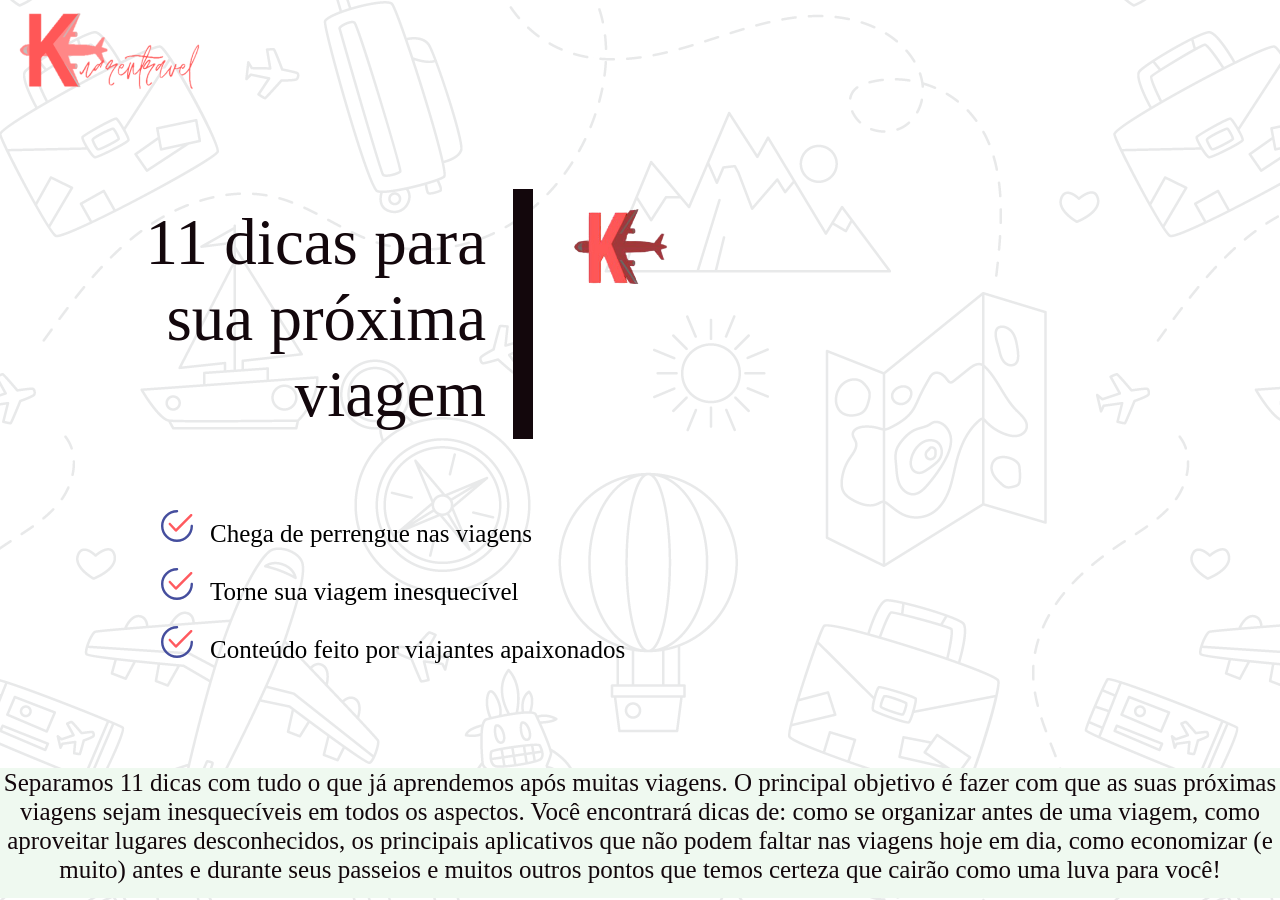
==== index.html @ b8350cfd "Final adjustments on main page. Finishing responsiveness" ====
<!DOCTYPE html>
<html lang="pt">

<head>
  <meta charset="UTF-8">
  <meta name="viewport" content="width=device-width, initial-scale=1.0">
  <title>Saudade de viajar né, minha filha?</title>
  <link rel="stylesheet" href="style.css">
</head>

<body>

  <main class="container">
    <form method="POST" action="https://smtl.gama.academy/leads/bfeee312-b7e1-11ea-8228-89cff86db9a0">
      <h1>Faça o download, é gratuito!</h1>
      <h2>Basta preencher o formulário abaixo com seus dados</h2>
      <input name="name" class="data" type="text" pattern="^\D{2,}\s[\D\s]{2,}$" placeholder="Nome completo" required />
      <input name="email" class="data" type="email" placeholder="nome@exemplo.com" required />
      <input name="age" class ="data" type="number" placeholder="Idade" required />
      <input name="redirectTo" type="hidden" value="https://gama.academy" />
      <input name="debugMode" type="hidden" value="true" />
      <input type="submit" class="submitButton" value="Eu quero receber o Ebook" />
    </form>
  </main>

  <div class="mainLogo"></div>

  <section class="company">
    
    <div class="message">
      11 dicas para sua próxima viagem
    </div>

    <div class="line"></div>
    <div class="logo"></div>

</section>

    <ul>
      <li>Chega de perrengue nas viagens</li>
      <li>Torne sua viagem inesquecível</li>
      <li>Conteúdo feito por viajantes apaixonados</li>
    </ul>


<section class="footer">
  Separamos 11 dicas com tudo o que já aprendemos após muitas viagens. O principal objetivo é fazer com que as suas próximas viagens sejam inesquecíveis em todos os aspectos. Você encontrará dicas de: como se organizar antes de uma viagem, como aproveitar lugares desconhecidos, os principais aplicativos que não podem faltar nas viagens hoje em dia, como economizar (e muito) antes e durante seus passeios e muitos outros pontos que temos certeza que cairão como uma luva para você!</section>

</body>

</html>
---- style.css ----
* {
    margin: 0;
    padding: 0;
    box-sizing: border-box;
}

:root {
    --primary-color: #454E9E
}

body {
    text-align: center;
    position: absolute;
    width: 1366px;
    height: 768px;
    left: 0px;
    top: 0px;

    background: url(/imgs/background2.svg);
}

.mainLogo {
    position: relative;
    width: 230px;
    height: 184px;
    left: -3px;
    top: -11px;
    background-image: url(/imgs/logo2.png);

}
.company {
    display: flex;
    position: relative;
    top: 10px;
}

.message {
    position: absolute;
    width: 390px;
    height: 270px;
    left: 96px;
    top: 10px;

    font-family: Roboto;
    font-style: normal;
    font-weight: normal;
    font-size: 65px;
    line-height: 76px;
    text-align: right;

    color: #13070C;

}

.line {
    position: absolute;
    width: 250px;
    height: 0px;
    left: 398px;
    top: 110px;
    background-image: url(/imgs/line1.svg);
    transform: rotate(90deg);
    border: 10px solid #13070C;
}

.company .logo {
    position: absolute;
    width: 283px;
    height: 218px;
    left: 570px;
    top: 10px;
    background-image: url(/imgs/logo.svg);
    background-repeat: no-repeat;
}


ul {
    display: block;
    position: absolute;
    width: 515px;
    height: 157px;
    top: 500px;
    left: 200px;
    list-style-image: url(/imgs/tick3.svg);
    text-align: start;
    font-family: Roboto;
    font-style: normal;
    font-weight: normal;
    font-size: 25px;
    line-height: 29px;
}

li {
    padding: 10px;
}

.container form {
    display: table;
    text-align: center;
    flex-direction: column;
    align-items: center;
    width: 381px;
    height: 583px;
    background-image: url(/imgs/MaskGroup.svg);
    background-repeat: no-repeat;
    position: absolute;
    left: 1300px;
    top: 100px;
    border-radius: 10px;
    padding: 40px 20px;
    box-sizing: border-box;
}

.container .data {
    width: 80%;
    background: white;
    border: 1px solid #000;
    border-radius: 3px;
    padding: 6px 20px;
    box-sizing: border-box;
    margin-top: 10px;
    margin-bottom: 20px;
    padding: 20px;

    
}


.submitButton {
    display: table-cell;
    vertical-align: bottom;
    width: 249px;
    height: 81px;
    left: 951px;
    top: 492px;
    border-style: none;
    background: #FF5A5F;
    border-radius: 50px;
    margin-top: 0px;

    font-family: Roboto;
    font-style: normal;
    font-weight: normal;
    font-size: 18px;
    line-height: 21px;
    text-align: center;

    cursor: pointer;
}

.container h1 {
    color:white;
    margin-bottom: 10px;
    font-family: Roboto;
    font-style: normal;
    font-weight: bold;
    font-size: 32px;
    line-height: 37px;
    text-align: center;
}

.container h2 {

    font-family: Roboto;
    font-style: normal;
    font-weight: bold;
    font-size: 20px;
    line-height: 28px;
    text-align: center;

    margin-bottom: 20px;
    color: #EFF9F0;
}

.footer {
    position: absolute;
    width: 100vw;
    height: 130px;
    top: 100%;
    
    background: #EFF9F0;

    font-family: Roboto;
    font-style: normal;
    font-weight: normal;
    font-size: 25px;
    line-height: 29px;
    text-align: center;
    vertical-align: middle;

    color: #13070C;
}


/* ----------Responsive design---------- */


@media (max-width: 420px) {

    body {
        width: 100vw;
    }
    .company {
        display: flex;
        position: absolute;
        margin-top: 10px;
        margin-left: 17px;
        height: 500px;
    }

    .company .logo {
        position: absolute;
        max-width: 100vw;
        height: 264px;
        left: 145px;
        top: 10px;
        background-image: url(/imgs/logoSmall.svg);
        background-repeat: no-repeat;
    }

    .message {
        position: absolute;
        width: 80vw;
        height: 68px;
        left: 24px;
        top: 108px;
        margin-top: 10px;
        
        font-family: Roboto;
        font-style: normal;
        font-weight: normal;
        font-size: 30px;
        line-height: 35px;
        text-align: center;
        
        color: #13070C;
    
    }

    .container form {
        display: table;
        text-align: center;
        flex-direction: column;
        align-items: center;
        background-image: url(/imgs/MaskGroup.svg);
        border-radius: 40px;
        padding: 30px 10px;
        box-sizing: border-box;
        margin-top: 30px;

        position: absolute;
        width: 283px;
        height: 341px;
        left: 65px;
        top: 191px;

    }

    body {
        background: #EFF9F0;
    }

    .line {
        display: none;
    }

    .submitButton {
        top: 300px;
    }

    .footer {
        margin-top: 50px;
        width: 80vw;
        text-align: center;
        left: 40px;
    }

    ul {
        display: none;
    }

    .mainLogo {
        display: none;
    }

}
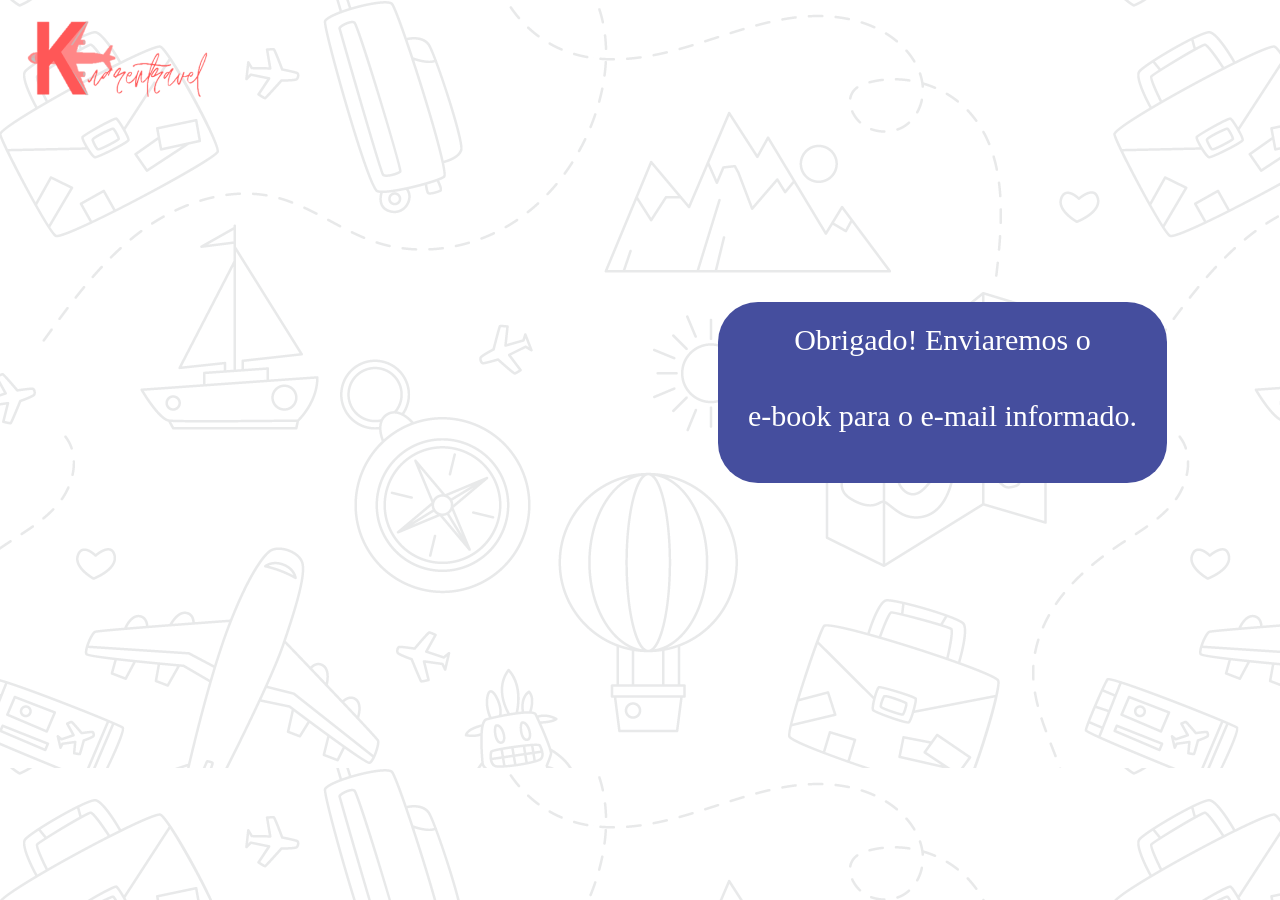
==== commit 107de57c: "Reorganizing folders" ====
--- a/index.html
+++ b/index.html
@@ -1,51 +1,17 @@
 <!DOCTYPE html>
-<html lang="pt">
+<html lang="en">
+<head>
+    <meta charset="UTF-8">
+    <meta name="viewport" content="width=device-width, initial-scale=1.0">
+    <link rel="stylesheet" href="style.css">
 
-<head>
-  <meta charset="UTF-8">
-  <meta name="viewport" content="width=device-width, initial-scale=1.0">
-  <title>Saudade de viajar né, minha filha?</title>
-  <link rel="stylesheet" href="style.css">
+    <title>Document</title>
 </head>
-
 <body>
 
-  <main class="container">
-    <form method="POST" action="https://smtl.gama.academy/leads/bfeee312-b7e1-11ea-8228-89cff86db9a0">
-      <h1>Faça o download, é gratuito!</h1>
-      <h2>Basta preencher o formulário abaixo com seus dados</h2>
-      <input name="name" class="data" type="text" pattern="^\D{2,}\s[\D\s]{2,}$" placeholder="Nome completo" required />
-      <input name="email" class="data" type="email" placeholder="nome@exemplo.com" required />
-      <input name="age" class ="data" type="number" placeholder="Idade" required />
-      <input name="redirectTo" type="hidden" value="https://gama.academy" />
-      <input name="debugMode" type="hidden" value="true" />
-      <input type="submit" class="submitButton" value="Eu quero receber o Ebook" />
-    </form>
-  </main>
+    <div class="mainLogo"></div>
 
-  <div class="mainLogo"></div>
-
-  <section class="company">
-    
-    <div class="message">
-      11 dicas para sua próxima viagem
-    </div>
-
-    <div class="line"></div>
-    <div class="logo"></div>
-
-</section>
-
-    <ul>
-      <li>Chega de perrengue nas viagens</li>
-      <li>Torne sua viagem inesquecível</li>
-      <li>Conteúdo feito por viajantes apaixonados</li>
-    </ul>
-
-
-<section class="footer">
-  Separamos 11 dicas com tudo o que já aprendemos após muitas viagens. O principal objetivo é fazer com que as suas próximas viagens sejam inesquecíveis em todos os aspectos. Você encontrará dicas de: como se organizar antes de uma viagem, como aproveitar lugares desconhecidos, os principais aplicativos que não podem faltar nas viagens hoje em dia, como economizar (e muito) antes e durante seus passeios e muitos outros pontos que temos certeza que cairão como uma luva para você!</section>
+    <div class="message">Obrigado! Enviaremos o<br> e-book para o e-mail informado.</div>
 
 </body>
-
 </html>
--- a/style.css
+++ b/style.css
@@ -1,22 +1,7 @@
-* {
-    margin: 0;
-    padding: 0;
-    box-sizing: border-box;
-}
-
-:root {
-    --primary-color: #454E9E
-}
-
 body {
-    text-align: center;
-    position: absolute;
-    width: 1366px;
+    width: 100vw;
     height: 768px;
-    left: 0px;
-    top: 0px;
-
-    background: url(/imgs/background2.svg);
+    background-image: url(/imgs/background.svg);
 }
 
 .mainLogo {
@@ -28,259 +13,25 @@
     background-image: url(/imgs/logo2.png);
 
 }
-.company {
-    display: flex;
-    position: relative;
-    top: 10px;
-}
 
 .message {
-    position: absolute;
-    width: 390px;
-    height: 270px;
-    left: 96px;
-    top: 10px;
+    text-align: center;
+    position: relative;
+    background-color: #454E9E;
+    color: white;
+    vertical-align: middle;
+    
+    width: 449px;
+    height: 181px;
+    left: 710px;
+    top: 110px;
 
     font-family: Roboto;
     font-style: normal;
     font-weight: normal;
-    font-size: 65px;
+    font-size: 30px;
     line-height: 76px;
-    text-align: right;
-
-    color: #13070C;
-
-}
-
-.line {
-    position: absolute;
-    width: 250px;
-    height: 0px;
-    left: 398px;
-    top: 110px;
-    background-image: url(/imgs/line1.svg);
-    transform: rotate(90deg);
-    border: 10px solid #13070C;
-}
-
-.company .logo {
-    position: absolute;
-    width: 283px;
-    height: 218px;
-    left: 570px;
-    top: 10px;
-    background-image: url(/imgs/logo.svg);
-    background-repeat: no-repeat;
-}
 
 
-ul {
-    display: block;
-    position: absolute;
-    width: 515px;
-    height: 157px;
-    top: 500px;
-    left: 200px;
-    list-style-image: url(/imgs/tick3.svg);
-    text-align: start;
-    font-family: Roboto;
-    font-style: normal;
-    font-weight: normal;
-    font-size: 25px;
-    line-height: 29px;
+    border-radius: 40px;
 }
-
-li {
-    padding: 10px;
-}
-
-.container form {
-    display: table;
-    text-align: center;
-    flex-direction: column;
-    align-items: center;
-    width: 381px;
-    height: 583px;
-    background-image: url(/imgs/MaskGroup.svg);
-    background-repeat: no-repeat;
-    position: absolute;
-    left: 1300px;
-    top: 100px;
-    border-radius: 10px;
-    padding: 40px 20px;
-    box-sizing: border-box;
-}
-
-.container .data {
-    width: 80%;
-    background: white;
-    border: 1px solid #000;
-    border-radius: 3px;
-    padding: 6px 20px;
-    box-sizing: border-box;
-    margin-top: 10px;
-    margin-bottom: 20px;
-    padding: 20px;
-
-    
-}
-
-
-.submitButton {
-    display: table-cell;
-    vertical-align: bottom;
-    width: 249px;
-    height: 81px;
-    left: 951px;
-    top: 492px;
-    border-style: none;
-    background: #FF5A5F;
-    border-radius: 50px;
-    margin-top: 0px;
-
-    font-family: Roboto;
-    font-style: normal;
-    font-weight: normal;
-    font-size: 18px;
-    line-height: 21px;
-    text-align: center;
-
-    cursor: pointer;
-}
-
-.container h1 {
-    color:white;
-    margin-bottom: 10px;
-    font-family: Roboto;
-    font-style: normal;
-    font-weight: bold;
-    font-size: 32px;
-    line-height: 37px;
-    text-align: center;
-}
-
-.container h2 {
-
-    font-family: Roboto;
-    font-style: normal;
-    font-weight: bold;
-    font-size: 20px;
-    line-height: 28px;
-    text-align: center;
-
-    margin-bottom: 20px;
-    color: #EFF9F0;
-}
-
-.footer {
-    position: absolute;
-    width: 100vw;
-    height: 130px;
-    top: 100%;
-    
-    background: #EFF9F0;
-
-    font-family: Roboto;
-    font-style: normal;
-    font-weight: normal;
-    font-size: 25px;
-    line-height: 29px;
-    text-align: center;
-    vertical-align: middle;
-
-    color: #13070C;
-}
-
-
-/* ----------Responsive design---------- */
-
-
-@media (max-width: 420px) {
-
-    body {
-        width: 100vw;
-    }
-    .company {
-        display: flex;
-        position: absolute;
-        margin-top: 10px;
-        margin-left: 17px;
-        height: 500px;
-    }
-
-    .company .logo {
-        position: absolute;
-        max-width: 100vw;
-        height: 264px;
-        left: 145px;
-        top: 10px;
-        background-image: url(/imgs/logoSmall.svg);
-        background-repeat: no-repeat;
-    }
-
-    .message {
-        position: absolute;
-        width: 80vw;
-        height: 68px;
-        left: 24px;
-        top: 108px;
-        margin-top: 10px;
-        
-        font-family: Roboto;
-        font-style: normal;
-        font-weight: normal;
-        font-size: 30px;
-        line-height: 35px;
-        text-align: center;
-        
-        color: #13070C;
-    
-    }
-
-    .container form {
-        display: table;
-        text-align: center;
-        flex-direction: column;
-        align-items: center;
-        background-image: url(/imgs/MaskGroup.svg);
-        border-radius: 40px;
-        padding: 30px 10px;
-        box-sizing: border-box;
-        margin-top: 30px;
-
-        position: absolute;
-        width: 283px;
-        height: 341px;
-        left: 65px;
-        top: 191px;
-
-    }
-
-    body {
-        background: #EFF9F0;
-    }
-
-    .line {
-        display: none;
-    }
-
-    .submitButton {
-        top: 300px;
-    }
-
-    .footer {
-        margin-top: 50px;
-        width: 80vw;
-        text-align: center;
-        left: 40px;
-    }
-
-    ul {
-        display: none;
-    }
-
-    .mainLogo {
-        display: none;
-    }
-
-}
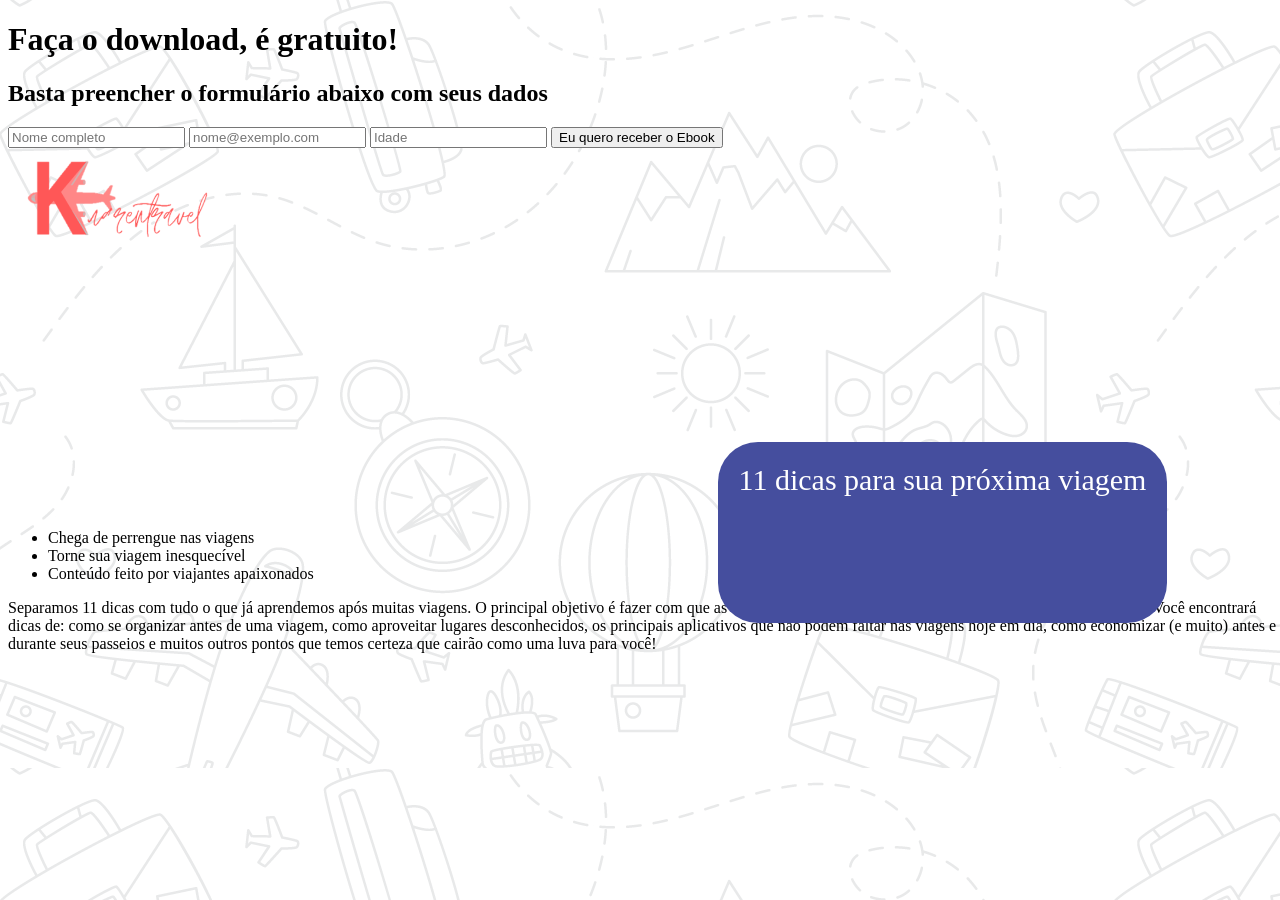
==== commit e1da202c: "Update index.html Corrected redirect page." ====
--- a/index.html
+++ b/index.html
@@ -1,17 +1,51 @@
 <!DOCTYPE html>
-<html lang="en">
+<html lang="pt">
+
 <head>
-    <meta charset="UTF-8">
-    <meta name="viewport" content="width=device-width, initial-scale=1.0">
-    <link rel="stylesheet" href="style.css">
+  <meta charset="UTF-8">
+  <meta name="viewport" content="width=device-width, initial-scale=1.0">
+  <title>Saudade de viajar né, minha filha?</title>
+  <link rel="stylesheet" href="style.css">
+</head>
 
-    <title>Document</title>
-</head>
 <body>
 
-    <div class="mainLogo"></div>
+  <main class="container">
+    <form method="POST" action="https://smtl.gama.academy/leads/bfeee312-b7e1-11ea-8228-89cff86db9a0">
+      <h1>Faça o download, é gratuito!</h1>
+      <h2>Basta preencher o formulário abaixo com seus dados</h2>
+      <input name="name" class="data" type="text" pattern="^\D{2,}\s[\D\s]{2,}$" placeholder="Nome completo" required />
+      <input name="email" class="data" type="email" placeholder="nome@exemplo.com" required />
+      <input name="age" class ="data" type="number" placeholder="Idade" required />
+      <input name="redirectTo" type="hidden" value="https://kuarentravel-thankyou.netlify.app/" />
+      <input name="debugMode" type="hidden" value="true" />
+      <input type="submit" class="submitButton" value="Eu quero receber o Ebook" />
+    </form>
+  </main>
 
-    <div class="message">Obrigado! Enviaremos o<br> e-book para o e-mail informado.</div>
+  <div class="mainLogo"></div>
+
+  <section class="company">
+    
+    <div class="message">
+      11 dicas para sua próxima viagem
+    </div>
+
+    <div class="line"></div>
+    <div class="logo"></div>
+
+</section>
+
+    <ul>
+      <li>Chega de perrengue nas viagens</li>
+      <li>Torne sua viagem inesquecível</li>
+      <li>Conteúdo feito por viajantes apaixonados</li>
+    </ul>
+
+
+<section class="footer">
+  Separamos 11 dicas com tudo o que já aprendemos após muitas viagens. O principal objetivo é fazer com que as suas próximas viagens sejam inesquecíveis em todos os aspectos. Você encontrará dicas de: como se organizar antes de uma viagem, como aproveitar lugares desconhecidos, os principais aplicativos que não podem faltar nas viagens hoje em dia, como economizar (e muito) antes e durante seus passeios e muitos outros pontos que temos certeza que cairão como uma luva para você!</section>
 
 </body>
-</html>+
+</html>
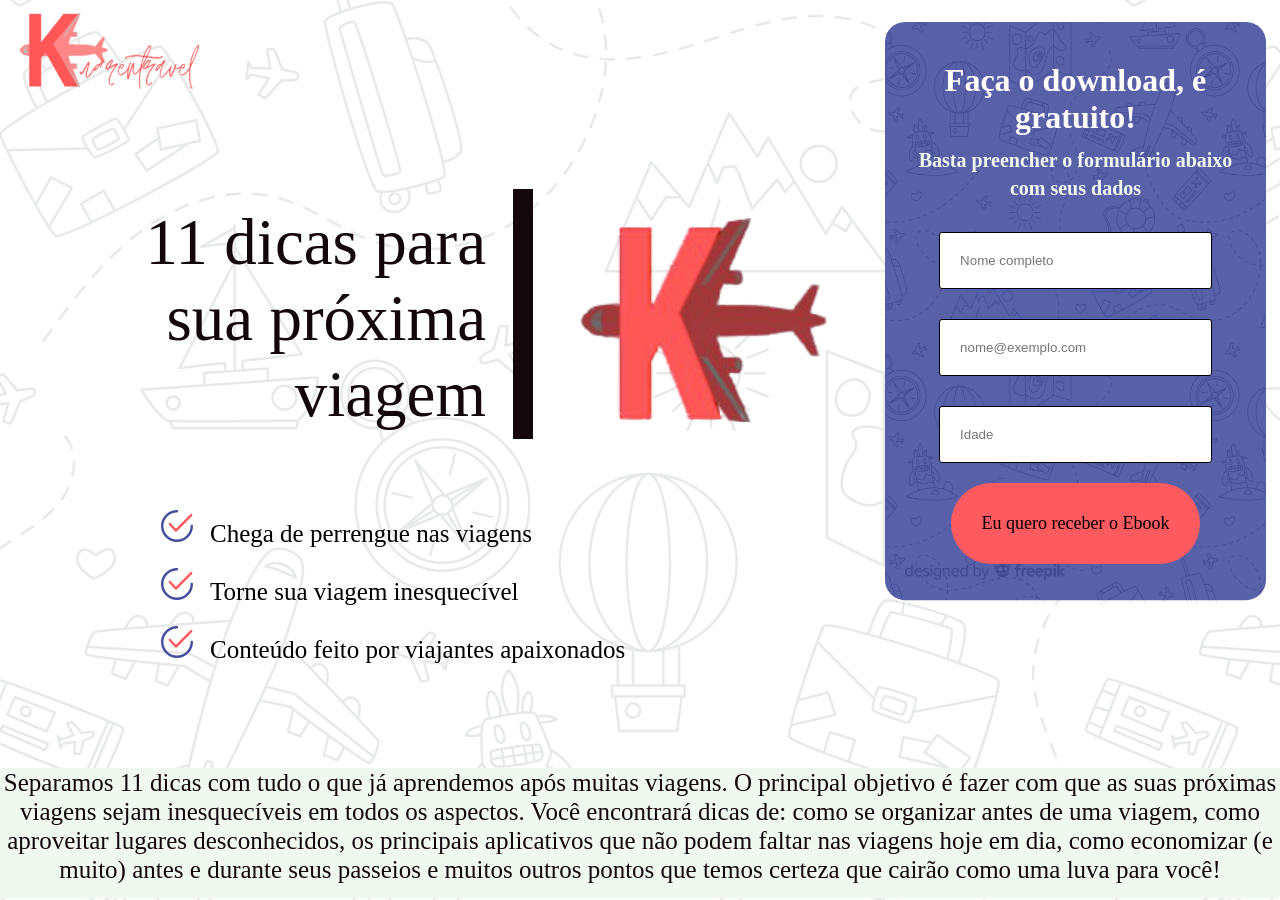
==== commit ea0043cc: "Update index.html" ====
--- a/index.html
+++ b/index.html
@@ -2,6 +2,19 @@
 <html lang="pt">
 
 <head>
+  
+  <!-- Hotjar Tracking Code for https://kuarentravel-ebook.netlify.app/ -->
+<script>
+    (function(h,o,t,j,a,r){
+        h.hj=h.hj||function(){(h.hj.q=h.hj.q||[]).push(arguments)};
+        h._hjSettings={hjid:1884436,hjsv:6};
+        a=o.getElementsByTagName('head')[0];
+        r=o.createElement('script');r.async=1;
+        r.src=t+h._hjSettings.hjid+j+h._hjSettings.hjsv;
+        a.appendChild(r);
+    })(window,document,'https://static.hotjar.com/c/hotjar-','.js?sv=');
+</script>
+  
   <meta charset="UTF-8">
   <meta name="viewport" content="width=device-width, initial-scale=1.0">
   <title>Saudade de viajar né, minha filha?</title>
--- a/style.css
+++ b/style.css
@@ -1,7 +1,22 @@
+* {
+    margin: 0;
+    padding: 0;
+    box-sizing: border-box;
+}
+
+:root {
+    --primary-color: #454E9E
+}
+
 body {
-    width: 100vw;
+    text-align: center;
+    position: absolute;
+    width: 1366px;
     height: 768px;
-    background-image: url(/imgs/background.svg);
+    left: 0px;
+    top: 0px;
+
+    background: url(/imgs/background2.svg);
 }
 
 .mainLogo {
@@ -13,25 +28,259 @@
     background-image: url(/imgs/logo2.png);
 
 }
+.company {
+    display: flex;
+    position: relative;
+    top: 10px;
+}
 
 .message {
-    text-align: center;
-    position: relative;
-    background-color: #454E9E;
-    color: white;
+    position: absolute;
+    width: 390px;
+    height: 270px;
+    left: 96px;
+    top: 10px;
+
+    font-family: Roboto;
+    font-style: normal;
+    font-weight: normal;
+    font-size: 65px;
+    line-height: 76px;
+    text-align: right;
+
+    color: #13070C;
+
+}
+
+.line {
+    position: absolute;
+    width: 250px;
+    height: 0px;
+    left: 398px;
+    top: 110px;
+    background-image: url(/imgs/line1.svg);
+    transform: rotate(90deg);
+    border: 10px solid #13070C;
+}
+
+.company .logo {
+    position: absolute;
+    width: 283px;
+    height: 218px;
+    left: 570px;
+    top: 10px;
+    background-image: url(/imgs/logo.svg);
+    background-repeat: no-repeat;
+}
+
+
+ul {
+    display: block;
+    position: absolute;
+    width: 515px;
+    height: 157px;
+    top: 500px;
+    left: 200px;
+    list-style-image: url(/imgs/tick3.svg);
+    text-align: start;
+    font-family: Roboto;
+    font-style: normal;
+    font-weight: normal;
+    font-size: 25px;
+    line-height: 29px;
+}
+
+li {
+    padding: 10px;
+}
+
+.container form {
+    display: table;
+    text-align: center;
+    flex-direction: column;
+    align-items: center;
+    width: 381px;
+    height: 583px;
+    background-image: url(/imgs/MaskGroup.svg);
+    background-repeat: no-repeat;
+    position: absolute;
+    left: 885px;
+    top: 22px;
+    border-radius: 10px;
+    padding: 40px 20px;
+    box-sizing: border-box;
+}
+
+.container .data {
+    width: 80%;
+    background: white;
+    border: 1px solid #000;
+    border-radius: 3px;
+    padding: 6px 20px;
+    box-sizing: border-box;
+    margin-top: 10px;
+    margin-bottom: 20px;
+    padding: 20px;
+
+    
+}
+
+
+.submitButton {
+    display: table-cell;
+    vertical-align: bottom;
+    width: 249px;
+    height: 81px;
+    left: 951px;
+    top: 492px;
+    border-style: none;
+    background: #FF5A5F;
+    border-radius: 50px;
+    margin-top: 0px;
+
+    font-family: Roboto;
+    font-style: normal;
+    font-weight: normal;
+    font-size: 18px;
+    line-height: 21px;
+    text-align: center;
+
+    cursor: pointer;
+}
+
+.container h1 {
+    color:white;
+    margin-bottom: 10px;
+    font-family: Roboto;
+    font-style: normal;
+    font-weight: bold;
+    font-size: 32px;
+    line-height: 37px;
+    text-align: center;
+}
+
+.container h2 {
+
+    font-family: Roboto;
+    font-style: normal;
+    font-weight: bold;
+    font-size: 20px;
+    line-height: 28px;
+    text-align: center;
+
+    margin-bottom: 20px;
+    color: #EFF9F0;
+}
+
+.footer {
+    position: absolute;
+    width: 100vw;
+    height: 130px;
+    top: 100%;
+    
+    background: #EFF9F0;
+
+    font-family: Roboto;
+    font-style: normal;
+    font-weight: normal;
+    font-size: 25px;
+    line-height: 29px;
+    text-align: center;
     vertical-align: middle;
+
+    color: #13070C;
+}
+
+
+/* ----------Responsive design---------- */
+
+
+@media (max-width: 420px) {
+
+    body {
+        width: 100vw;
+    }
+    .company {
+        display: flex;
+        position: absolute;
+        margin-top: 10px;
+        margin-left: 17px;
+        height: 500px;
+    }
+
+    .company .logo {
+        position: absolute;
+        max-width: 100vw;
+        height: 264px;
+        left: 145px;
+        top: 10px;
+        background-image: url(/imgs/logoSmall.svg);
+        background-repeat: no-repeat;
+    }
+
+    .message {
+        position: absolute;
+        width: 80vw;
+        height: 68px;
+        left: 24px;
+        top: 108px;
+        margin-top: 10px;
+        
+        font-family: Roboto;
+        font-style: normal;
+        font-weight: normal;
+        font-size: 30px;
+        line-height: 35px;
+        text-align: center;
+        
+        color: #13070C;
     
-    width: 449px;
-    height: 181px;
-    left: 710px;
-    top: 110px;
-
-    font-family: Roboto;
-    font-style: normal;
-    font-weight: normal;
-    font-size: 30px;
-    line-height: 76px;
-
-
-    border-radius: 40px;
-}
+    }
+
+    .container form {
+        display: table;
+        text-align: center;
+        flex-direction: column;
+        align-items: center;
+        background-image: url(/imgs/MaskGroup.svg);
+        border-radius: 40px;
+        padding: 30px 10px;
+        box-sizing: border-box;
+        margin-top: 30px;
+
+        position: absolute;
+        width: 283px;
+        height: 341px;
+        left: 65px;
+        top: 191px;
+
+    }
+
+    body {
+        background: #EFF9F0;
+    }
+
+    .line {
+        display: none;
+    }
+
+    .submitButton {
+        top: 300px;
+    }
+
+    .footer {
+        margin-top: 50px;
+        width: 80vw;
+        text-align: center;
+        left: 40px;
+    }
+
+    ul {
+        display: none;
+    }
+
+    .mainLogo {
+        display: none;
+    }
+
+}
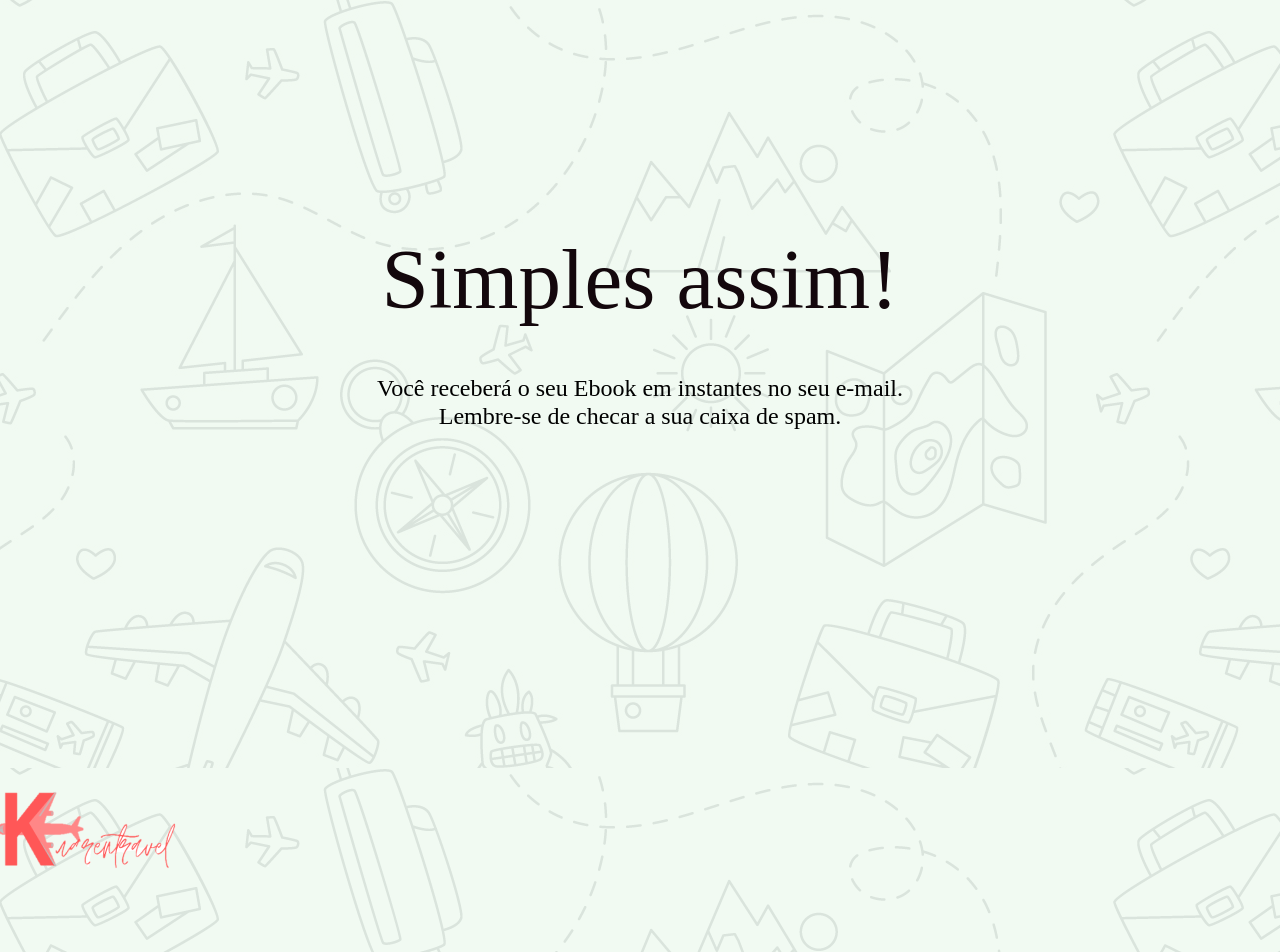
==== commit 64ed3643: "Changed design and responsiveness" ====
--- a/index.html
+++ b/index.html
@@ -1,64 +1,22 @@
 <!DOCTYPE html>
-<html lang="pt">
+<html lang="en">
+<head>
+    <meta charset="UTF-8">
+    <meta name="viewport" content="width=device-width, initial-scale=1.0">
+    <link rel="stylesheet" href="style.css">
 
-<head>
-  
-  <!-- Hotjar Tracking Code for https://kuarentravel-ebook.netlify.app/ -->
-<script>
-    (function(h,o,t,j,a,r){
-        h.hj=h.hj||function(){(h.hj.q=h.hj.q||[]).push(arguments)};
-        h._hjSettings={hjid:1884436,hjsv:6};
-        a=o.getElementsByTagName('head')[0];
-        r=o.createElement('script');r.async=1;
-        r.src=t+h._hjSettings.hjid+j+h._hjSettings.hjsv;
-        a.appendChild(r);
-    })(window,document,'https://static.hotjar.com/c/hotjar-','.js?sv=');
-</script>
-  
-  <meta charset="UTF-8">
-  <meta name="viewport" content="width=device-width, initial-scale=1.0">
-  <title>Saudade de viajar né, minha filha?</title>
-  <link rel="stylesheet" href="style.css">
+    <title>Document</title>
 </head>
-
 <body>
 
-  <main class="container">
-    <form method="POST" action="https://smtl.gama.academy/leads/bfeee312-b7e1-11ea-8228-89cff86db9a0">
-      <h1>Faça o download, é gratuito!</h1>
-      <h2>Basta preencher o formulário abaixo com seus dados</h2>
-      <input name="name" class="data" type="text" pattern="^\D{2,}\s[\D\s]{2,}$" placeholder="Nome completo" required />
-      <input name="email" class="data" type="email" placeholder="nome@exemplo.com" required />
-      <input name="age" class ="data" type="number" placeholder="Idade" required />
-      <input name="redirectTo" type="hidden" value="https://kuarentravel-thankyou.netlify.app/" />
-      <input name="debugMode" type="hidden" value="true" />
-      <input type="submit" class="submitButton" value="Eu quero receber o Ebook" />
-    </form>
-  </main>
+    <div class="mainLogo"></div>
 
-  <div class="mainLogo"></div>
-
-  <section class="company">
-    
     <div class="message">
-      11 dicas para sua próxima viagem
+        <h1>Simples assim!</h1>
+        <p>Você receberá o seu Ebook em instantes no seu e-mail. 
+        <br>
+        Lembre-se de checar a sua caixa de spam.</p>
     </div>
 
-    <div class="line"></div>
-    <div class="logo"></div>
-
-</section>
-
-    <ul>
-      <li>Chega de perrengue nas viagens</li>
-      <li>Torne sua viagem inesquecível</li>
-      <li>Conteúdo feito por viajantes apaixonados</li>
-    </ul>
-
-
-<section class="footer">
-  Separamos 11 dicas com tudo o que já aprendemos após muitas viagens. O principal objetivo é fazer com que as suas próximas viagens sejam inesquecíveis em todos os aspectos. Você encontrará dicas de: como se organizar antes de uma viagem, como aproveitar lugares desconhecidos, os principais aplicativos que não podem faltar nas viagens hoje em dia, como economizar (e muito) antes e durante seus passeios e muitos outros pontos que temos certeza que cairão como uma luva para você!</section>
-
 </body>
-
-</html>
+</html>
--- a/style.css
+++ b/style.css
@@ -1,286 +1,82 @@
-* {
-    margin: 0;
-    padding: 0;
-    box-sizing: border-box;
-}
-
-:root {
-    --primary-color: #454E9E
-}
-
-body {
-    text-align: center;
-    position: absolute;
-    width: 1366px;
+body, html {
+    margin: 0px;
+    padding: 0px;
+    width: 100vw;
     height: 768px;
-    left: 0px;
-    top: 0px;
-
-    background: url(/imgs/background2.svg);
+    background-image: url(/imgs/background.svg);
+    background-color:#EFF9F0;;
 }
 
 .mainLogo {
+    display: -moz-box; /* Firefox*/
+    display: -webkit-box; /* Chrome */
+    display: -ms-flexbox;
+    display: flexbox;
+    flex-direction: row;
+    
+    width: 95%;
+    height: 150px;
     position: relative;
     width: 230px;
     height: 184px;
-    left: -3px;
-    top: -11px;
+    left: -27px;
+    bottom: 0px;
+    top: 100%;
     background-image: url(/imgs/logo2.png);
 
 }
-.company {
-    display: flex;
+
+
+h1 {
     position: relative;
-    top: 10px;
+    width: 100%;
+    height: 76px;
+    top: 0px;
+    
+    font-family: Roboto;
+    font-style: normal;
+    font-weight: normal;
+    font-size: 85px;
+    line-height: 76px;
+    text-align: center;
+    
+    color: #13070C;
 }
 
-.message {
-    position: absolute;
-    width: 390px;
-    height: 270px;
-    left: 96px;
-    top: 10px;
+p {
+
+    position: relative;
+    width: 100%;
+    height: 76px;
+    top: 0px;
 
     font-family: Roboto;
     font-style: normal;
     font-weight: normal;
-    font-size: 65px;
-    line-height: 76px;
-    text-align: right;
-
-    color: #13070C;
-
+    font-size: 24px;
+    line-height: 28px;
+    text-align: center;
 }
 
-.line {
+@media (max-width: 520px) {
+
+h1 {
     position: absolute;
-    width: 250px;
-    height: 0px;
-    left: 398px;
-    top: 110px;
-    background-image: url(/imgs/line1.svg);
-    transform: rotate(90deg);
-    border: 10px solid #13070C;
+    top: 10px;
 }
 
-.company .logo {
-    position: absolute;
-    width: 283px;
-    height: 218px;
-    left: 570px;
-    top: 10px;
-    background-image: url(/imgs/logo.svg);
+p {
+    margin-top: 70px;
+}
+
+body, html {
+    height: 100vw;
+}
+
+.mainLogo {
+    bottom: 0%;
+    width: 50%;
     background-repeat: no-repeat;
 }
 
-
-ul {
-    display: block;
-    position: absolute;
-    width: 515px;
-    height: 157px;
-    top: 500px;
-    left: 200px;
-    list-style-image: url(/imgs/tick3.svg);
-    text-align: start;
-    font-family: Roboto;
-    font-style: normal;
-    font-weight: normal;
-    font-size: 25px;
-    line-height: 29px;
-}
-
-li {
-    padding: 10px;
-}
-
-.container form {
-    display: table;
-    text-align: center;
-    flex-direction: column;
-    align-items: center;
-    width: 381px;
-    height: 583px;
-    background-image: url(/imgs/MaskGroup.svg);
-    background-repeat: no-repeat;
-    position: absolute;
-    left: 885px;
-    top: 22px;
-    border-radius: 10px;
-    padding: 40px 20px;
-    box-sizing: border-box;
-}
-
-.container .data {
-    width: 80%;
-    background: white;
-    border: 1px solid #000;
-    border-radius: 3px;
-    padding: 6px 20px;
-    box-sizing: border-box;
-    margin-top: 10px;
-    margin-bottom: 20px;
-    padding: 20px;
-
-    
-}
-
-
-.submitButton {
-    display: table-cell;
-    vertical-align: bottom;
-    width: 249px;
-    height: 81px;
-    left: 951px;
-    top: 492px;
-    border-style: none;
-    background: #FF5A5F;
-    border-radius: 50px;
-    margin-top: 0px;
-
-    font-family: Roboto;
-    font-style: normal;
-    font-weight: normal;
-    font-size: 18px;
-    line-height: 21px;
-    text-align: center;
-
-    cursor: pointer;
-}
-
-.container h1 {
-    color:white;
-    margin-bottom: 10px;
-    font-family: Roboto;
-    font-style: normal;
-    font-weight: bold;
-    font-size: 32px;
-    line-height: 37px;
-    text-align: center;
-}
-
-.container h2 {
-
-    font-family: Roboto;
-    font-style: normal;
-    font-weight: bold;
-    font-size: 20px;
-    line-height: 28px;
-    text-align: center;
-
-    margin-bottom: 20px;
-    color: #EFF9F0;
-}
-
-.footer {
-    position: absolute;
-    width: 100vw;
-    height: 130px;
-    top: 100%;
-    
-    background: #EFF9F0;
-
-    font-family: Roboto;
-    font-style: normal;
-    font-weight: normal;
-    font-size: 25px;
-    line-height: 29px;
-    text-align: center;
-    vertical-align: middle;
-
-    color: #13070C;
-}
-
-
-/* ----------Responsive design---------- */
-
-
-@media (max-width: 420px) {
-
-    body {
-        width: 100vw;
-    }
-    .company {
-        display: flex;
-        position: absolute;
-        margin-top: 10px;
-        margin-left: 17px;
-        height: 500px;
-    }
-
-    .company .logo {
-        position: absolute;
-        max-width: 100vw;
-        height: 264px;
-        left: 145px;
-        top: 10px;
-        background-image: url(/imgs/logoSmall.svg);
-        background-repeat: no-repeat;
-    }
-
-    .message {
-        position: absolute;
-        width: 80vw;
-        height: 68px;
-        left: 24px;
-        top: 108px;
-        margin-top: 10px;
-        
-        font-family: Roboto;
-        font-style: normal;
-        font-weight: normal;
-        font-size: 30px;
-        line-height: 35px;
-        text-align: center;
-        
-        color: #13070C;
-    
-    }
-
-    .container form {
-        display: table;
-        text-align: center;
-        flex-direction: column;
-        align-items: center;
-        background-image: url(/imgs/MaskGroup.svg);
-        border-radius: 40px;
-        padding: 30px 10px;
-        box-sizing: border-box;
-        margin-top: 30px;
-
-        position: absolute;
-        width: 283px;
-        height: 341px;
-        left: 65px;
-        top: 191px;
-
-    }
-
-    body {
-        background: #EFF9F0;
-    }
-
-    .line {
-        display: none;
-    }
-
-    .submitButton {
-        top: 300px;
-    }
-
-    .footer {
-        margin-top: 50px;
-        width: 80vw;
-        text-align: center;
-        left: 40px;
-    }
-
-    ul {
-        display: none;
-    }
-
-    .mainLogo {
-        display: none;
-    }
-
-}
+}
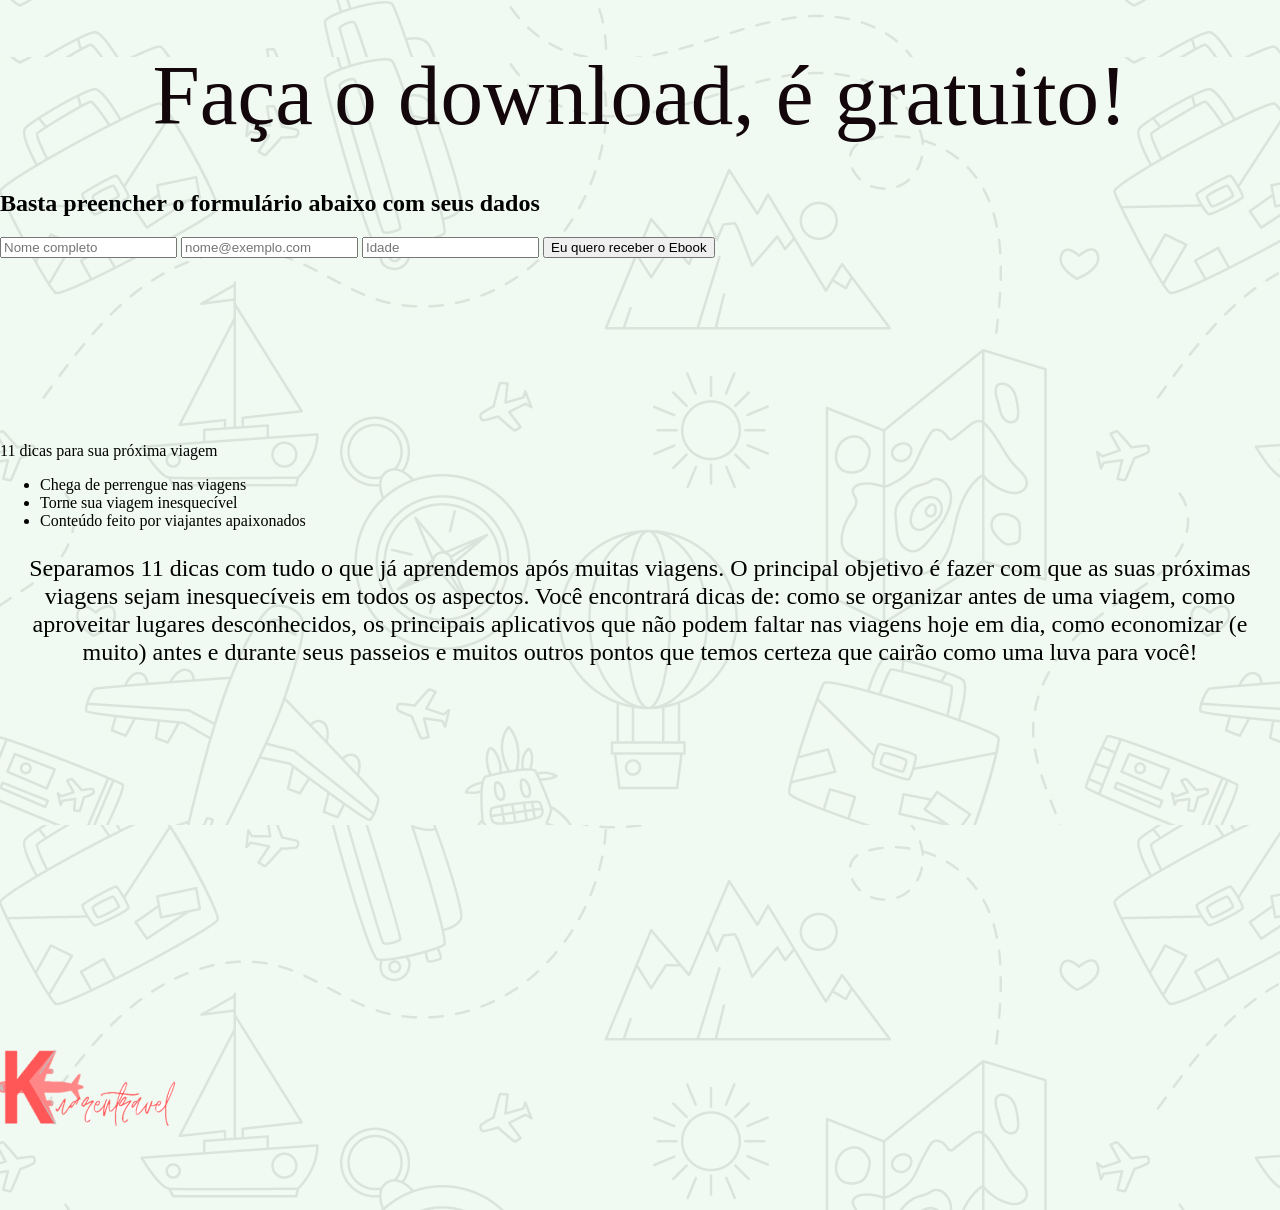
==== commit b82bf40f: "Update index.html" ====
--- a/index.html
+++ b/index.html
@@ -1,22 +1,65 @@
 <!DOCTYPE html>
-<html lang="en">
+<html lang="pt">
+
 <head>
-    <meta charset="UTF-8">
-    <meta name="viewport" content="width=device-width, initial-scale=1.0">
-    <link rel="stylesheet" href="style.css">
+  
+  <!-- Hotjar Tracking Code for https://kuarentravel-ebook.netlify.app/ -->
+<script>
+    (function(h,o,t,j,a,r){
+        h.hj=h.hj||function(){(h.hj.q=h.hj.q||[]).push(arguments)};
+        h._hjSettings={hjid:1884436,hjsv:6};
+        a=o.getElementsByTagName('head')[0];
+        r=o.createElement('script');r.async=1;
+        r.src=t+h._hjSettings.hjid+j+h._hjSettings.hjsv;
+        a.appendChild(r);
+    })(window,document,'https://static.hotjar.com/c/hotjar-','.js?sv=');
+</script>
+  
+  <meta charset="UTF-8">
+  <meta name="viewport" content="width=device-width, initial-scale=1.0">
+  <title>Saudade de viajar né, minha filha?</title>
+  <link rel="stylesheet" href="style.css">
+</head>
 
-    <title>Document</title>
-</head>
 <body>
 
-    <div class="mainLogo"></div>
+  <main class="container">
+    <form method="POST" action="https://smtl.gama.academy/leads/bfeee312-b7e1-11ea-8228-89cff86db9a0">
+      <h1>Faça o download, é gratuito!</h1>
+      <h2>Basta preencher o formulário abaixo com seus dados</h2>
+      <input name="name" class="data" type="text" pattern="^\D{2,}\s[\D\s]{2,}$" placeholder="Nome completo" required />
+      <input name="email" class="data" type="email" placeholder="nome@exemplo.com" required />
+      <input name="age" class ="data" type="number" placeholder="Idade" required />
+      <input name="redirectTo" type="hidden" value="https://kuarentravel-thankyou.netlify.app/" />
+      <input name="debugMode" type="hidden" value="true" />
+      <input type="submit" class="submitButton" value="Eu quero receber o Ebook" />
+    </form>
+  </main>
 
+  <div class="mainLogo"></div>
+
+  <section class="company">
+    
     <div class="message">
-        <h1>Simples assim!</h1>
-        <p>Você receberá o seu Ebook em instantes no seu e-mail. 
-        <br>
-        Lembre-se de checar a sua caixa de spam.</p>
+      11 dicas para sua próxima viagem
     </div>
 
+    <div class="line"></div>
+    <div class="logo"></div>
+
+</section>
+
+    <ul>
+      <li>Chega de perrengue nas viagens</li>
+      <li>Torne sua viagem inesquecível</li>
+      <li>Conteúdo feito por viajantes apaixonados</li>
+    </ul>
+
+
+<section class="footer">
+  <p id="textFooter">Separamos 11 dicas com tudo o que já aprendemos após muitas viagens. O principal objetivo é fazer com que as suas próximas viagens sejam inesquecíveis em todos os aspectos. Você encontrará dicas de: como se organizar antes de uma viagem, como aproveitar lugares desconhecidos, os principais aplicativos que não podem faltar nas viagens hoje em dia, como economizar (e muito) antes e durante seus passeios e muitos outros pontos que temos certeza que cairão como uma luva para você!</p>
+</section>
+
 </body>
-</html>+
+</html>
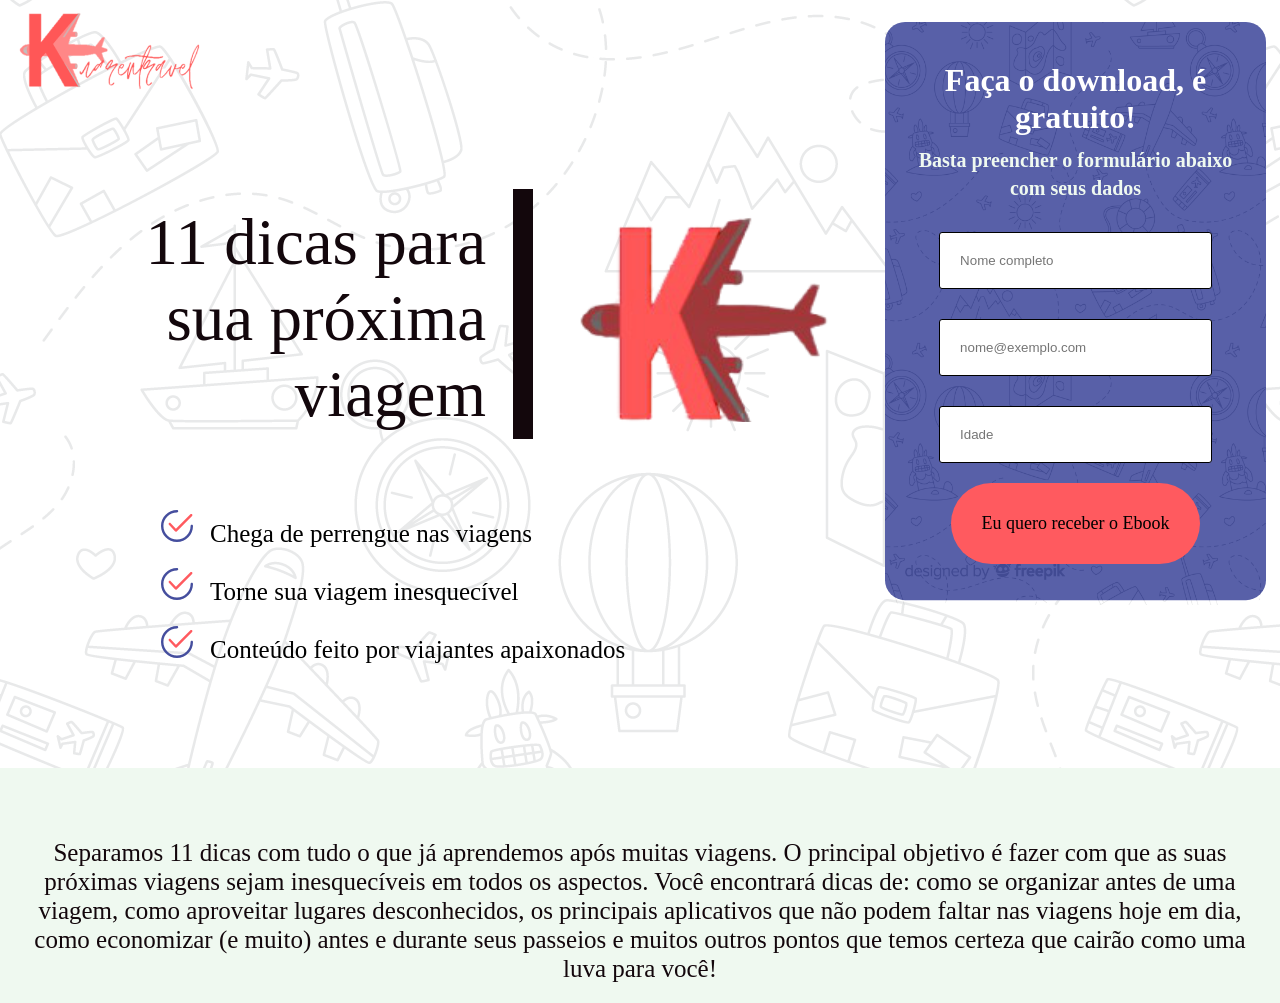
==== commit 28fabb8e: "Update index.html Added hotjar + analytics." ====
--- a/index.html
+++ b/index.html
@@ -3,17 +3,28 @@
 
 <head>
   
-  <!-- Hotjar Tracking Code for https://kuarentravel-ebook.netlify.app/ -->
-<script>
-    (function(h,o,t,j,a,r){
-        h.hj=h.hj||function(){(h.hj.q=h.hj.q||[]).push(arguments)};
-        h._hjSettings={hjid:1884436,hjsv:6};
-        a=o.getElementsByTagName('head')[0];
-        r=o.createElement('script');r.async=1;
-        r.src=t+h._hjSettings.hjid+j+h._hjSettings.hjsv;
-        a.appendChild(r);
-    })(window,document,'https://static.hotjar.com/c/hotjar-','.js?sv=');
-</script>
+  <!--Google analytics-->
+
+    <script async src="https://www.googletagmanager.com/gtag/js?id=UA171418975-1"></script>
+    <script>
+        window.dataLayer = window.dataLayer || [];
+        function gtag() { dataLayer.push(arguments); }
+        gtag('js', new Date());
+
+        gtag('config', 'UA171418975-1');
+    </script>
+
+    <!-- Hotjar Tracking Code for  -->
+    <script>
+        (function (h, o, t, j, a, r) {
+            h.hj = h.hj || function () { (h.hj.q = h.hj.q || []).push(arguments) };
+            h._hjSettings = { hjid: 1881031, hjsv: 6 };
+            a = o.getElementsByTagName('head')[0];
+            r = o.createElement('script'); r.async = 1;
+            r.src = t + h._hjSettings.hjid + j + h._hjSettings.hjsv;
+            a.appendChild(r);
+        })(window, document, 'https://static.hotjar.com/c/hotjar-', '.js?sv=');
+    </script>
   
   <meta charset="UTF-8">
   <meta name="viewport" content="width=device-width, initial-scale=1.0">
--- a/style.css
+++ b/style.css
@@ -1,82 +1,294 @@
-body, html {
-    margin: 0px;
-    padding: 0px;
-    width: 100vw;
+* {
+    margin: 0;
+    padding: 0;
+    box-sizing: border-box;
+}
+
+:root {
+    --primary-color: #454E9E
+}
+
+body {
+    text-align: center;
+    position: absolute;
+    width: 1366px;
     height: 768px;
-    background-image: url(/imgs/background.svg);
-    background-color:#EFF9F0;;
+    left: 0px;
+    top: 0px;
+
+    background: url(/imgs/background2.svg);
 }
 
 .mainLogo {
-    display: -moz-box; /* Firefox*/
-    display: -webkit-box; /* Chrome */
-    display: -ms-flexbox;
-    display: flexbox;
-    flex-direction: row;
-    
-    width: 95%;
-    height: 150px;
     position: relative;
     width: 230px;
     height: 184px;
-    left: -27px;
-    bottom: 0px;
+    left: -3px;
+    top: -11px;
+    background-image: url(/imgs/logo2.png);
+
+}
+.company {
+    display: flex;
+    position: relative;
+    top: 10px;
+}
+
+.message {
+    position: absolute;
+    width: 390px;
+    height: 270px;
+    left: 96px;
+    top: 10px;
+
+    font-family: Roboto;
+    font-style: normal;
+    font-weight: normal;
+    font-size: 65px;
+    line-height: 76px;
+    text-align: right;
+
+    color: #13070C;
+
+}
+
+.line {
+    position: absolute;
+    width: 250px;
+    height: 0px;
+    left: 398px;
+    top: 110px;
+    background-image: url(/imgs/line1.svg);
+    transform: rotate(90deg);
+    border: 10px solid #13070C;
+}
+
+.company .logo {
+    position: absolute;
+    width: 283px;
+    height: 218px;
+    left: 570px;
+    top: 10px;
+    background-image: url(/imgs/logo.svg);
+    background-repeat: no-repeat;
+}
+
+
+ul {
+    display: block;
+    position: absolute;
+    width: 515px;
+    height: 157px;
+    top: 500px;
+    left: 200px;
+    list-style-image: url(/imgs/tick3.svg);
+    text-align: start;
+    font-family: Roboto;
+    font-style: normal;
+    font-weight: normal;
+    font-size: 25px;
+    line-height: 29px;
+}
+
+li {
+    padding: 10px;
+}
+
+.container form {
+    display: table;
+    text-align: center;
+    flex-direction: column;
+    align-items: center;
+    width: 381px;
+    height: 583px;
+    background-image: url(/imgs/MaskGroup.svg);
+    background-repeat: no-repeat;
+    position: absolute;
+    left: 885px;
+    top: 22px;
+    border-radius: 10px;
+    padding: 40px 20px;
+    box-sizing: border-box;
+}
+
+.container .data {
+    width: 80%;
+    background: white;
+    border: 1px solid #000;
+    border-radius: 3px;
+    padding: 6px 20px;
+    box-sizing: border-box;
+    margin-top: 10px;
+    margin-bottom: 20px;
+    padding: 20px;
+
+    
+}
+
+
+.submitButton {
+    display: table-cell;
+    vertical-align: bottom;
+    width: 249px;
+    height: 81px;
+    left: 951px;
+    top: 492px;
+    border-style: none;
+    background: #FF5A5F;
+    border-radius: 50px;
+    margin-top: 0px;
+
+    font-family: Roboto;
+    font-style: normal;
+    font-weight: normal;
+    font-size: 18px;
+    line-height: 21px;
+    text-align: center;
+
+    cursor: pointer;
+}
+
+.container h1 {
+    color:white;
+    margin-bottom: 10px;
+    font-family: Roboto;
+    font-style: normal;
+    font-weight: bold;
+    font-size: 32px;
+    line-height: 37px;
+    text-align: center;
+}
+
+.container h2 {
+
+    font-family: Roboto;
+    font-style: normal;
+    font-weight: bold;
+    font-size: 20px;
+    line-height: 28px;
+    text-align: center;
+
+    margin-bottom: 20px;
+    color: #EFF9F0;
+}
+
+.footer {
+    position: absolute;
+    width: 100vw;
+    height: 110px;
     top: 100%;
-    background-image: url(/imgs/logo2.png);
-
-}
-
-
-h1 {
-    position: relative;
-    width: 100%;
-    height: 76px;
-    top: 0px;
-    
-    font-family: Roboto;
-    font-style: normal;
-    font-weight: normal;
-    font-size: 85px;
-    line-height: 76px;
-    text-align: center;
-    
+    
+    background: #EFF9F0;
+
+    font-family: Roboto;
+    font-style: normal;
+    font-weight: normal;
+    font-size: 25px;
+    line-height: 29px;
+    text-align: center;
+    vertical-align: middle;
+
     color: #13070C;
 }
 
-p {
-
-    position: relative;
-    width: 100%;
-    height: 76px;
-    top: 0px;
-
-    font-family: Roboto;
-    font-style: normal;
-    font-weight: normal;
-    font-size: 24px;
-    line-height: 28px;
-    text-align: center;
-}
-
-@media (max-width: 520px) {
-
-h1 {
-    position: absolute;
-    top: 10px;
-}
-
-p {
-    margin-top: 70px;
-}
-
-body, html {
-    height: 100vw;
-}
-
-.mainLogo {
-    bottom: 0%;
-    width: 50%;
-    background-repeat: no-repeat;
-}
-
-}+#textFooter {
+    margin: 2em auto;
+    padding: 20px;
+    text-align: center;
+    
+    background: #EFF9F0;
+}
+
+
+/* ----------Responsive design---------- */
+
+
+@media (max-width: 420px) {
+
+    body {
+        width: 100vw;
+    }
+    .company {
+        display: flex;
+        position: absolute;
+        margin-top: 10px;
+        margin-left: 17px;
+        height: 500px;
+    }
+
+    .company .logo {
+        position: absolute;
+        max-width: 100vw;
+        height: 264px;
+        left: 145px;
+        top: 10px;
+        background-image: url(/imgs/logoSmall.svg);
+        background-repeat: no-repeat;
+    }
+
+    .message {
+        position: absolute;
+        width: 80vw;
+        height: 68px;
+        left: 24px;
+        top: 108px;
+        margin-top: 10px;
+        
+        font-family: Roboto;
+        font-style: normal;
+        font-weight: normal;
+        font-size: 30px;
+        line-height: 35px;
+        text-align: center;
+        
+        color: #13070C;
+    
+    }
+
+    .container form {
+        display: table;
+        text-align: center;
+        flex-direction: column;
+        align-items: center;
+        background-image: url(/imgs/MaskGroup.svg);
+        border-radius: 40px;
+        padding: 30px 10px;
+        box-sizing: border-box;
+        margin-top: 30px;
+
+        position: absolute;
+        width: 283px;
+        height: 341px;
+        left: 65px;
+        top: 191px;
+
+    }
+
+    body {
+        background: #EFF9F0;
+    }
+
+    .line {
+        display: none;
+    }
+
+    .submitButton {
+        top: 300px;
+    }
+
+    .footer {
+        margin-top: 50px;
+        width: 80vw;
+        text-align: center;
+        left: 40px;
+    }
+
+    ul {
+        display: none;
+    }
+
+    .mainLogo {
+        display: none;
+    }
+
+}
